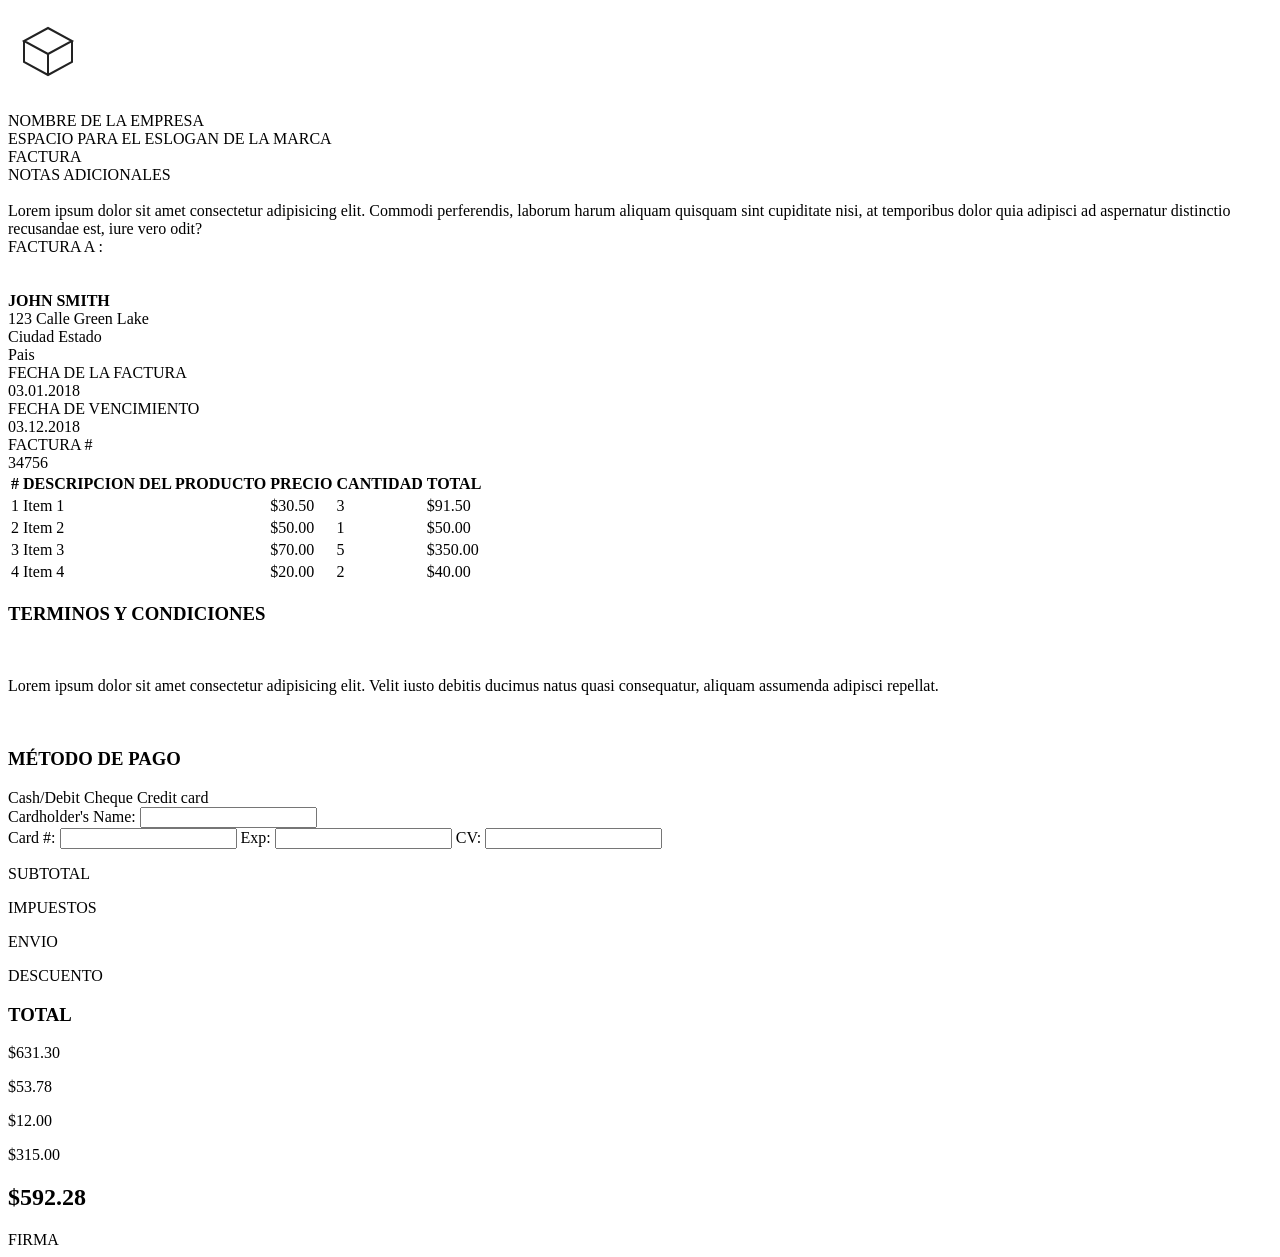
==== Index.html @ 1260a774 "Add files via upload" ====
<!DOCTYPE html>
<html lang="en">


<head>
    <meta charset="UTF-8">
    <meta name="viewport" content="width=device-width, initial-scale=1.0">
    <title>Factura</title>
    <link rel="stylesheet" href="Style.css">
</head>


<body>


<div class="Factura">


    <!-- ENCABEZADO -->
    <div class="encabezado">
        <div class="logo-area">
            <div class="logo-icono">
                <div class="caja">
                    <svg width="100" height="100" viewBox="0 0 100 100" fill="none" stroke="#222" stroke-width="2">
                        <polygon points="40,20 64,33 40,46 16,33" />
                        <polyline points="16,33 16,54 40,67 64,54 64,33" />
                        <polyline points="40,46 40,67" />
                    </svg>
                </div>
            </div>
            <div>
                <div class="n">NOMBRE DE LA EMPRESA</div>
                <div class="eslogan">ESPACIO PARA EL ESLOGAN DE LA MARCA</div>
               
            </div>
            </div>
 


     <div class="titulo-factura">FACTURA</div></div>


    <!-- INFORMACION -->
    <div class="info">
        <div class="notas">
            <div class="nota-titulo">NOTAS ADICIONALES</div>
            <div class="texto-nota">
                <br>
                Lorem ipsum dolor sit amet consectetur adipisicing elit. Commodi perferendis, laborum harum
                aliquam quisquam sint cupiditate nisi, at temporibus dolor quia adipisci ad aspernatur
                distinctio recusandae est, iure vero odit?
            </div>
        </div>


        <div class="cliente">
            <div class="cliente-label">FACTURA A :</div>
            <br>
            <br>
            <strong>JOHN SMITH</strong>
            <div>123 Calle Green Lake<br>Ciudad Estado<br>Pais</div>
        </div>


        <div class="fechas">
            <div class="fecha-bloque">
                <div class="fecha-label">FECHA DE LA FACTURA</div>
       
          <div class="fecha-valor">03.01.2018</div>
            </div>
            <div class="fecha-bloque">
                <div class="fecha-label">FECHA DE VENCIMIENTO</div>
                <div class="fecha-valor">03.12.2018</div>
            </div>
            <div class="fecha-bloque">
                <div class="fecha-label">FACTURA #</div>
                <div class="fecha-valor">34756</div>
            </div>
        </div>
    </div>


    <!-- TABLA -->
    <div class="tabla-A">
        <table>
            <thead>
                <tr>
                    <th class="num-fila">#</th>
                    <th class="desc">DESCRIPCION DEL PRODUCTO</th>
                    <th class="prec">PRECIO</th>
                    <th class="cant">CANTIDAD</th>
                    <th class="total">TOTAL</th>
                </tr>
            </thead>
            <tbody>

                
                <tr>
                    <td class="num-fila">1</td>
                    <td class="desc">Item 1</td>
                    <td class="pre">$30.50</td>
                    <td class="can">3</td>
                    <td class="totl">$91.50</td>
                </tr>
                <tr>
                    <td class="num-fila">2</td>
                    <td class="desc">Item 2</td>
                    <td class="pre">$50.00</td>
                    <td class="can">1</td>
                    <td class="totl">$50.00</td>
                </tr>
                <tr>
                    <td class="num-fila">3</td>
                    <td class="desc">Item 3</td>
                    <td class="pre">$70.00</td>
                    <td class="can">5</td>
                    <td class="totl">$350.00</td>
                </tr>
                <tr>
                    <td class="num-fila">4</td>
                    <td class="desc">Item 4</td>
                    <td class="pre">$20.00</td>
                    <td class="can">2</td>
                    <td class="totl">$40.00</td>
                </tr>
            </tbody>
        </table>
    </div>


 


<!--  ULTIMA PARTE -->
<div class="seccion-final">

  <!-- IZQUIERDA: terminos y metodo de pago -->
  <div class="terfinal">
    <div class="terminos">
      <h3>TERMINOS Y CONDICIONES</h3>
      <br>
      <p>Lorem ipsum dolor sit amet consectetur adipisicing elit. Velit iusto debitis ducimus natus quasi
      consequatur, aliquam assumenda adipisci repellat.</p>
    </div>

    <br>

    <div class="metodo-pago1">
      <h3>MÉTODO DE PAGO</h3>
      
      <div class="opciones-pago">
        <span>Cash/Debit</span>
        <span>Cheque</span>
        <span>Credit card</span>
      </div>
      <div class="campo-pago">
        Cardholder's Name: <input type="text" class="input-pago">
      </div>
      <div class="campo-pago">
        Card #: <input type="text" class="input-pago input-mini">
        Exp: <input type="text" class="input-pago input-mini">
        CV: <input type="text" class="input-pago input-mini">
      </div>
    </div>
  </div>

<div class="totalfin">
  <div class="totales-izq">
    <p>SUBTOTAL</p>
    <p>IMPUESTOS</p>
    <p>ENVIO</p>
    <p>DESCUENTO</p>
    <h3>TOTAL</h3>
  </div>

  <div class="totales-der">
    <p>$631.30</p>
    <p>$53.78</p>
    <p>$12.00</p>
    <p>$315.00</p>
    <h2>$592.28</h2>

    <div class="firma-area">
      <div class="firma-linea">FIRMA</div>
    </div>
  </div>
</div>
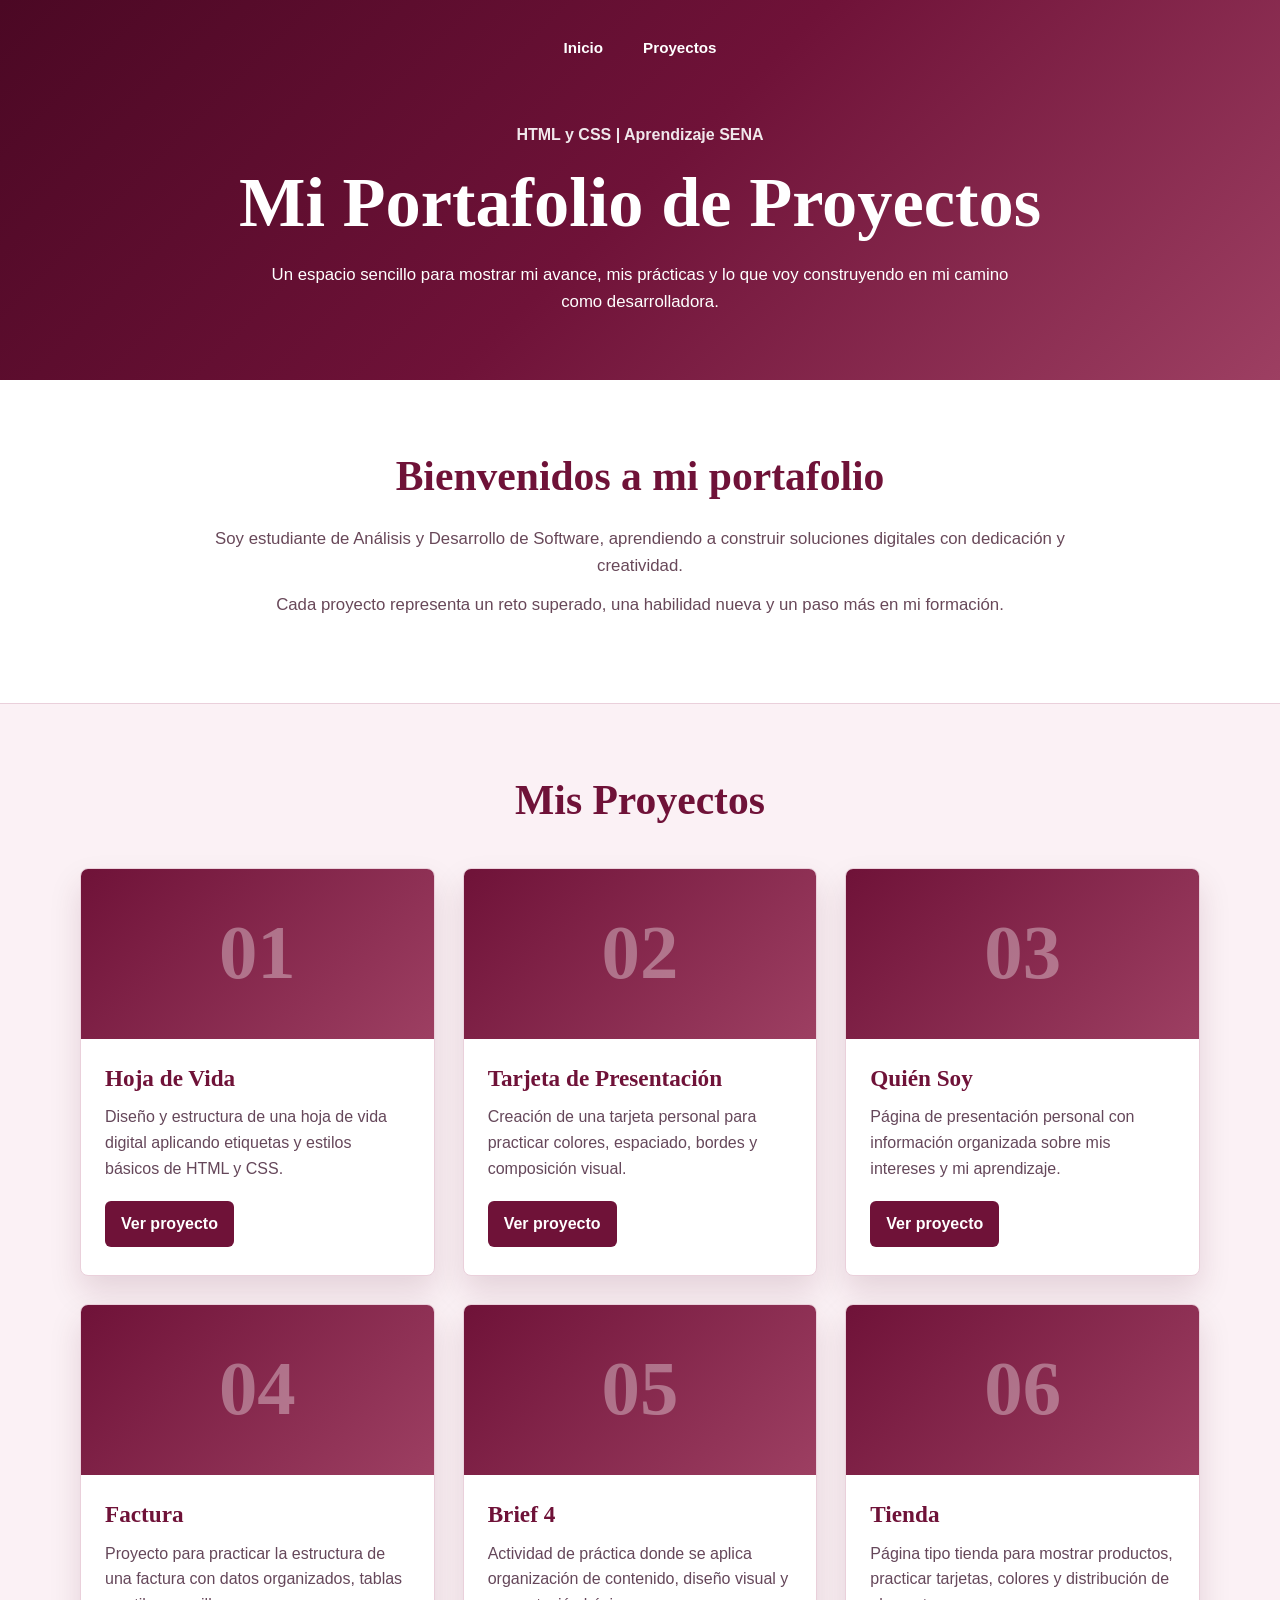
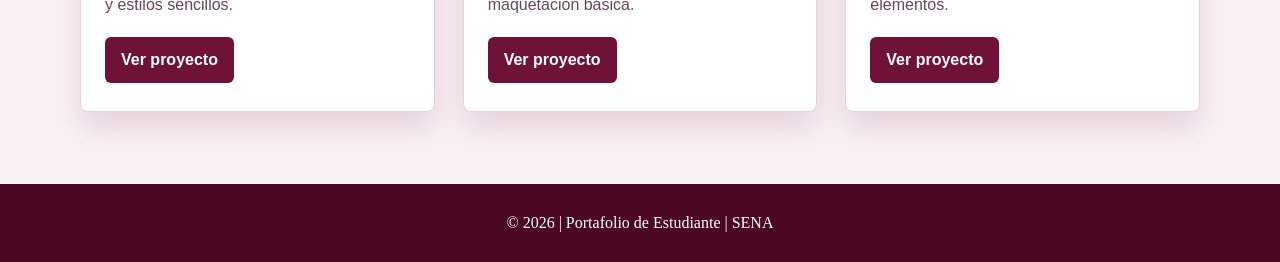
==== commit 00df4866: "Update Index.html" ====
--- a/Index.html
+++ b/Index.html
@@ -1,187 +1,316 @@
 <!DOCTYPE html>
-<html lang="en">
-
-
+<html lang="es">
 <head>
-    <meta charset="UTF-8">
-    <meta name="viewport" content="width=device-width, initial-scale=1.0">
-    <title>Factura</title>
-    <link rel="stylesheet" href="Style.css">
+<meta charset="UTF-8">
+<meta name="viewport" content="width=device-width, initial-scale=1.0">
+<title>Mi Portafolio de Proyectos</title>
+
+<style>
+:root {
+  --vino: #6f1238;
+  --vino-oscuro: #4b0824;
+  --vino-claro: #9d3f62;
+  --rosa-suave: #fbf1f5;
+  --texto: #3e2630;
+  --blanco: #ffffff;
+  --borde: #ead0db;
+}
+
+* {
+  box-sizing: border-box;
+  margin: 0;
+  padding: 0;
+}
+
+html {
+  scroll-behavior: smooth;
+}
+
+body {
+  background: var(--rosa-suave);
+  color: var(--texto);
+  font-family: Inter, Arial, sans-serif;
+  line-height: 1.6;
+}
+
+.hero {
+  background: linear-gradient(135deg, var(--vino-oscuro), var(--vino), var(--vino-claro));
+  color: var(--blanco);
+  min-height: 330px;
+  padding: 28px 24px 64px;
+  text-align: center;
+}
+
+.nav {
+  display: flex;
+  justify-content: center;
+  gap: 12px;
+  flex-wrap: wrap;
+  margin-bottom: 54px;
+}
+
+.nav a {
+  color: var(--blanco);
+  font-size: 0.95rem;
+  font-weight: 700;
+  padding: 8px 14px;
+  text-decoration: none;
+}
+
+.nav a:hover {
+  text-decoration: underline;
+}
+
+.hero-content {
+  max-width: 850px;
+  margin: auto;
+}
+
+.tag {
+  font-weight: 700;
+  margin-bottom: 12px;
+  opacity: 0.9;
+}
+
+h1, h2, h3 {
+  font-family: Georgia, "Times New Roman", serif;
+  line-height: 1.2;
+}
+
+h1 {
+  font-size: clamp(2.2rem, 6vw, 4.4rem);
+  margin-bottom: 18px;
+}
+
+.hero-content p:last-child {
+  font-size: 1.05rem;
+  max-width: 760px;
+  margin: auto;
+}
+
+main {
+  background: var(--blanco);
+}
+
+.intro,
+.projects {
+  padding: 72px 24px;
+  text-align: center;
+}
+
+.intro {
+  max-width: 980px;
+  margin: auto;
+}
+
+.intro h2,
+.projects h2 {
+  color: var(--vino);
+  font-size: clamp(1.8rem, 4vw, 2.6rem);
+  margin-bottom: 24px;
+}
+
+.intro p {
+  color: #684859;
+  font-size: 1.05rem;
+  margin: 12px auto;
+  max-width: 850px;
+}
+
+.projects {
+  background: var(--rosa-suave);
+  border-top: 1px solid var(--borde);
+}
+
+.project-grid {
+  display: grid;
+  grid-template-columns: repeat(3, 1fr);
+  gap: 28px;
+  max-width: 1120px;
+  margin: 42px auto 0;
+  text-align: left;
+}
+
+.project-card {
+  background: var(--blanco);
+  border: 1px solid var(--borde);
+  border-radius: 8px;
+  overflow: hidden;
+  box-shadow: 0 16px 32px rgba(75, 8, 36, 0.13);
+}
+
+.project-number {
+  display: flex;
+  justify-content: center;
+  align-items: center;
+  min-height: 170px;
+  font-size: 4.8rem;
+  font-weight: 700;
+  font-family: Georgia, "Times New Roman", serif;
+  color: rgba(255,255,255,0.35);
+  background: linear-gradient(135deg, var(--vino), var(--vino-claro));
+}
+
+.project-info {
+  padding: 26px 24px 28px;
+}
+
+.project-info h3 {
+  color: var(--vino);
+  font-size: 1.45rem;
+  margin-bottom: 12px;
+}
+
+.project-info p {
+  color: #65475a;
+  margin-bottom: 20px;
+}
+
+.project-info a {
+  display: inline-block;
+  background: var(--vino);
+  color: var(--blanco);
+  text-decoration: none;
+  font-weight: 700;
+  padding: 10px 16px;
+  border-radius: 6px;
+}
+
+.project-info a:hover {
+  background: var(--vino-oscuro);
+}
+
+.footer {
+  background: var(--vino-oscuro);
+  color: var(--blanco);
+  text-align: center;
+  padding: 26px 18px;
+}
+
+.footer p {
+  font-family: Georgia, "Times New Roman", serif;
+}
+
+@media (max-width: 860px) {
+  .project-grid {
+    grid-template-columns: 1fr;
+    max-width: 520px;
+  }
+
+  .hero {
+    min-height: 300px;
+  }
+}
+
+@media (max-width: 520px) {
+  .intro,
+  .projects {
+    padding: 54px 18px;
+  }
+
+  .nav {
+    margin-bottom: 42px;
+  }
+
+  .project-number {
+    font-size: 4rem;
+    min-height: 140px;
+  }
+}
+</style>
+
 </head>
 
-
 <body>
 
-
-<div class="Factura">
-
-
-    <!-- ENCABEZADO -->
-    <div class="encabezado">
-        <div class="logo-area">
-            <div class="logo-icono">
-                <div class="caja">
-                    <svg width="100" height="100" viewBox="0 0 100 100" fill="none" stroke="#222" stroke-width="2">
-                        <polygon points="40,20 64,33 40,46 16,33" />
-                        <polyline points="16,33 16,54 40,67 64,54 64,33" />
-                        <polyline points="40,46 40,67" />
-                    </svg>
-                </div>
-            </div>
-            <div>
-                <div class="n">NOMBRE DE LA EMPRESA</div>
-                <div class="eslogan">ESPACIO PARA EL ESLOGAN DE LA MARCA</div>
-               
-            </div>
-            </div>
- 
-
-
-     <div class="titulo-factura">FACTURA</div></div>
-
-
-    <!-- INFORMACION -->
-    <div class="info">
-        <div class="notas">
-            <div class="nota-titulo">NOTAS ADICIONALES</div>
-            <div class="texto-nota">
-                <br>
-                Lorem ipsum dolor sit amet consectetur adipisicing elit. Commodi perferendis, laborum harum
-                aliquam quisquam sint cupiditate nisi, at temporibus dolor quia adipisci ad aspernatur
-                distinctio recusandae est, iure vero odit?
-            </div>
-        </div>
-
-
-        <div class="cliente">
-            <div class="cliente-label">FACTURA A :</div>
-            <br>
-            <br>
-            <strong>JOHN SMITH</strong>
-            <div>123 Calle Green Lake<br>Ciudad Estado<br>Pais</div>
-        </div>
-
-
-        <div class="fechas">
-            <div class="fecha-bloque">
-                <div class="fecha-label">FECHA DE LA FACTURA</div>
-       
-          <div class="fecha-valor">03.01.2018</div>
-            </div>
-            <div class="fecha-bloque">
-                <div class="fecha-label">FECHA DE VENCIMIENTO</div>
-                <div class="fecha-valor">03.12.2018</div>
-            </div>
-            <div class="fecha-bloque">
-                <div class="fecha-label">FACTURA #</div>
-                <div class="fecha-valor">34756</div>
-            </div>
-        </div>
-    </div>
-
-
-    <!-- TABLA -->
-    <div class="tabla-A">
-        <table>
-            <thead>
-                <tr>
-                    <th class="num-fila">#</th>
-                    <th class="desc">DESCRIPCION DEL PRODUCTO</th>
-                    <th class="prec">PRECIO</th>
-                    <th class="cant">CANTIDAD</th>
-                    <th class="total">TOTAL</th>
-                </tr>
-            </thead>
-            <tbody>
-
-                
-                <tr>
-                    <td class="num-fila">1</td>
-                    <td class="desc">Item 1</td>
-                    <td class="pre">$30.50</td>
-                    <td class="can">3</td>
-                    <td class="totl">$91.50</td>
-                </tr>
-                <tr>
-                    <td class="num-fila">2</td>
-                    <td class="desc">Item 2</td>
-                    <td class="pre">$50.00</td>
-                    <td class="can">1</td>
-                    <td class="totl">$50.00</td>
-                </tr>
-                <tr>
-                    <td class="num-fila">3</td>
-                    <td class="desc">Item 3</td>
-                    <td class="pre">$70.00</td>
-                    <td class="can">5</td>
-                    <td class="totl">$350.00</td>
-                </tr>
-                <tr>
-                    <td class="num-fila">4</td>
-                    <td class="desc">Item 4</td>
-                    <td class="pre">$20.00</td>
-                    <td class="can">2</td>
-                    <td class="totl">$40.00</td>
-                </tr>
-            </tbody>
-        </table>
-    </div>
-
-
- 
-
-
-<!--  ULTIMA PARTE -->
-<div class="seccion-final">
-
-  <!-- IZQUIERDA: terminos y metodo de pago -->
-  <div class="terfinal">
-    <div class="terminos">
-      <h3>TERMINOS Y CONDICIONES</h3>
-      <br>
-      <p>Lorem ipsum dolor sit amet consectetur adipisicing elit. Velit iusto debitis ducimus natus quasi
-      consequatur, aliquam assumenda adipisci repellat.</p>
-    </div>
-
-    <br>
-
-    <div class="metodo-pago1">
-      <h3>MÉTODO DE PAGO</h3>
-      
-      <div class="opciones-pago">
-        <span>Cash/Debit</span>
-        <span>Cheque</span>
-        <span>Credit card</span>
-      </div>
-      <div class="campo-pago">
-        Cardholder's Name: <input type="text" class="input-pago">
-      </div>
-      <div class="campo-pago">
-        Card #: <input type="text" class="input-pago input-mini">
-        Exp: <input type="text" class="input-pago input-mini">
-        CV: <input type="text" class="input-pago input-mini">
-      </div>
-    </div>
+<header class="hero">
+  <nav class="nav">
+    <a href="#inicio">Inicio</a>
+    <a href="#proyectos">Proyectos</a>
+  </nav>
+
+  <section id="inicio" class="hero-content">
+    <p class="tag">HTML y CSS | Aprendizaje SENA</p>
+    <h1>Mi Portafolio de Proyectos</h1>
+    <p>Un espacio sencillo para mostrar mi avance, mis prácticas y lo que voy construyendo en mi camino como desarrolladora.</p>
+  </section>
+</header>
+
+<main>
+
+<section class="intro">
+  <h2>Bienvenidos a mi portafolio</h2>
+  <p>Soy estudiante de Análisis y Desarrollo de Software, aprendiendo a construir soluciones digitales con dedicación y creatividad.</p>
+  <p>Cada proyecto representa un reto superado, una habilidad nueva y un paso más en mi formación.</p>
+</section>
+
+<section id="proyectos" class="projects">
+  <h2>Mis Proyectos</h2>
+
+  <div class="project-grid">
+
+    <article class="project-card">
+      <div class="project-number">01</div>
+      <div class="project-info">
+        <h3>Hoja de Vida</h3>
+        <p>Diseño y estructura de una hoja de vida digital aplicando etiquetas y estilos básicos de HTML y CSS.</p>
+        <a href="#">Ver proyecto</a>
+      </div>
+    </article>
+
+    <article class="project-card">
+      <div class="project-number">02</div>
+      <div class="project-info">
+        <h3>Tarjeta de Presentación</h3>
+        <p>Creación de una tarjeta personal para practicar colores, espaciado, bordes y composición visual.</p>
+        <a href="#">Ver proyecto</a>
+      </div>
+    </article>
+
+    <article class="project-card">
+      <div class="project-number">03</div>
+      <div class="project-info">
+        <h3>Quién Soy</h3>
+        <p>Página de presentación personal con información organizada sobre mis intereses y mi aprendizaje.</p>
+        <a href="#">Ver proyecto</a>
+      </div>
+    </article>
+
+    <article class="project-card">
+      <div class="project-number">04</div>
+      <div class="project-info">
+        <h3>Factura</h3>
+        <p>Proyecto para practicar la estructura de una factura con datos organizados, tablas y estilos sencillos.</p>
+        <a href="#">Ver proyecto</a>
+      </div>
+    </article>
+
+    <article class="project-card">
+      <div class="project-number">05</div>
+      <div class="project-info">
+        <h3>Brief 4</h3>
+        <p>Actividad de práctica donde se aplica organización de contenido, diseño visual y maquetación básica.</p>
+        <a href="#">Ver proyecto</a>
+      </div>
+    </article>
+
+    <article class="project-card">
+      <div class="project-number">06</div>
+      <div class="project-info">
+        <h3>Tienda</h3>
+        <p>Página tipo tienda para mostrar productos, practicar tarjetas, colores y distribución de elementos.</p>
+        <a href="#">Ver proyecto</a>
+      </div>
+    </article>
+
   </div>
-
-<div class="totalfin">
-  <div class="totales-izq">
-    <p>SUBTOTAL</p>
-    <p>IMPUESTOS</p>
-    <p>ENVIO</p>
-    <p>DESCUENTO</p>
-    <h3>TOTAL</h3>
-  </div>
-
-  <div class="totales-der">
-    <p>$631.30</p>
-    <p>$53.78</p>
-    <p>$12.00</p>
-    <p>$315.00</p>
-    <h2>$592.28</h2>
-
-    <div class="firma-area">
-      <div class="firma-linea">FIRMA</div>
-    </div>
-  </div>
-</div>+</section>
+
+</main>
+
+<footer class="footer">
+  <p>© 2026 | Portafolio de Estudiante | SENA</p>
+</footer>
+
+</body>
+</html>
